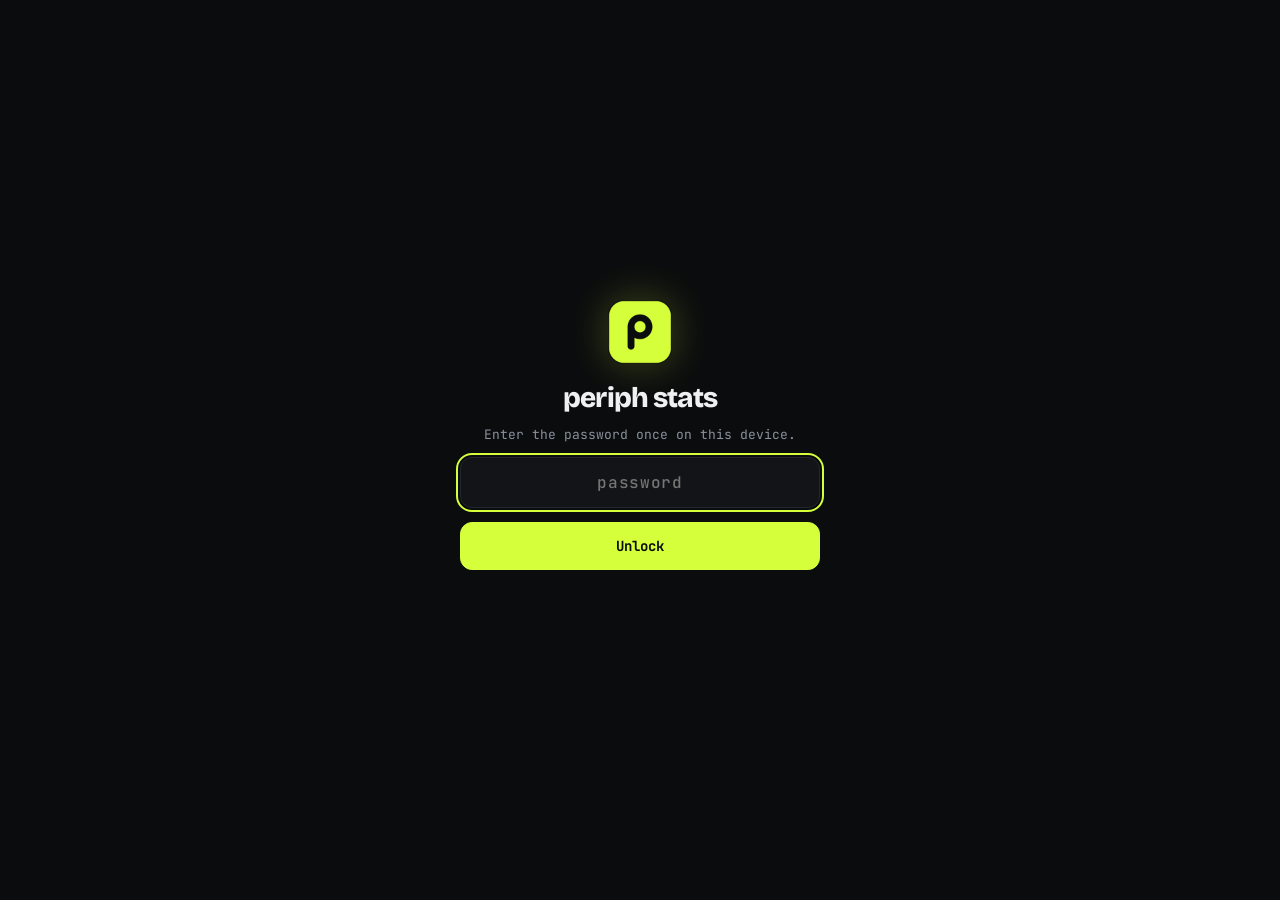
==== stats-clGPoxV6Y1kH/index.html @ dc3606c8 "Add unlisted, password-locked download stats page Co-Authored-By: Claude Opus 5.5 <noreply@anthropic" ====
<!doctype html>
<html lang="en">
<head>
<meta charset="utf-8">
<meta name="viewport" content="width=device-width, initial-scale=1, viewport-fit=cover">
<meta name="robots" content="noindex, nofollow">
<meta name="theme-color" content="#0b0c0e">
<meta name="apple-mobile-web-app-capable" content="yes">
<meta name="mobile-web-app-capable" content="yes">
<meta name="apple-mobile-web-app-status-bar-style" content="black-translucent">
<meta name="apple-mobile-web-app-title" content="periph stats">
<title>periph · downloads</title>
<link rel="icon" href="../favicon-32.png">
<link rel="apple-touch-icon" href="../apple-touch-icon.png">
<style>
@font-face { font-family: "Bricolage"; src: url("../fonts/bricolage.woff2") format("woff2"); font-weight: 200 800; }
@font-face { font-family: "Plex"; src: url("../fonts/plex.woff2") format("woff2"); font-weight: 100 700; }
@font-face { font-family: "Mono"; src: url("../fonts/mono.woff2") format("woff2"); font-weight: 100 800; }
:root {
  --bg: #0b0c0e; --panel: #121418; --line: #22262d; --fg: #eef0f2; --muted: #8a919c; --lime: #d4ff3a; --mac: #8fb3ff;
  --display: "Bricolage", system-ui, sans-serif; --body: "Plex", system-ui, sans-serif; --mono: "Mono", ui-monospace, monospace;
  color-scheme: dark;
}
* { box-sizing: border-box; }
html, body { margin: 0; background: var(--bg); color: var(--fg); font: 15px/1.5 var(--body); }
body { min-height: 100vh; overflow-x: hidden;
  padding: max(28px, env(safe-area-inset-top, 0px)) max(16px, 4vw, env(safe-area-inset-right, 0px)) max(48px, env(safe-area-inset-bottom, 0px)) max(16px, 4vw, env(safe-area-inset-left, 0px)); }
body::before {
  content: ""; position: fixed; inset: -20% -10% auto auto; width: 60vw; height: 60vw; pointer-events: none; z-index: 0;
  background: radial-gradient(closest-side, rgba(212,255,58,.10), transparent 70%); filter: blur(10px);
}
main { position: relative; z-index: 1; max-width: 1080px; margin: 0 auto; display: grid; gap: 20px; }
header { display: flex; align-items: center; justify-content: space-between; gap: 16px; flex-wrap: wrap; }
.brand { display: flex; align-items: center; gap: 12px; }
.brand img { width: 36px; height: 36px; border-radius: 9px; }
.brand h1 { margin: 0; font: 700 22px/1 var(--display); letter-spacing: -.02em; }
.live { font: 500 12px var(--mono); color: var(--muted); display: flex; align-items: center; gap: 10px; }
.dot { width: 8px; height: 8px; border-radius: 50%; background: var(--lime); box-shadow: 0 0 0 0 rgba(212,255,58,.6); animation: pulse 2s infinite; }
.dot.err { background: #ff5c5c; animation: none; }
@keyframes pulse { 70% { box-shadow: 0 0 0 10px rgba(212,255,58,0); } 100% { box-shadow: 0 0 0 0 rgba(212,255,58,0); } }
button { font: 500 12px var(--mono); color: var(--fg); background: var(--panel); border: 1px solid var(--line); border-radius: 8px; padding: 7px 12px; cursor: pointer; transition: border-color .2s, transform .15s; }
button:hover { border-color: var(--lime); } button:active { transform: scale(.96); }
button:focus-visible, input:focus-visible { outline: 2px solid var(--lime); outline-offset: 2px; }

.card { --mx: 50%; --my: 50%; position: relative; background: var(--panel); border: 1px solid var(--line); border-radius: 16px; padding: 22px; overflow: hidden; min-width: 0; }
.card::after { content: ""; position: absolute; inset: 0; border-radius: inherit; pointer-events: none; opacity: 0; transition: opacity .3s;
  background: radial-gradient(240px circle at var(--mx) var(--my), rgba(212,255,58,.09), transparent 60%); }
.card:hover::after { opacity: 1; }
.label { font: 500 11px var(--mono); letter-spacing: .12em; text-transform: uppercase; color: var(--muted); }

.hero { display: grid; grid-template-columns: 1.4fr 1fr 1fr; gap: 20px; }
@media (max-width: 760px) {
  .hero { grid-template-columns: 1fr 1fr; gap: 12px; }
  .hero .card:first-child { grid-column: 1 / -1; }
  .mid { font-size: 44px !important; }
  .card { padding: 18px; }
}
.big { font: 800 clamp(64px, 11vw, 132px)/.95 var(--display); letter-spacing: -.05em; color: var(--lime); font-variant-numeric: tabular-nums; margin-top: 10px; text-shadow: 0 0 40px rgba(212,255,58,.25); }
.mid { font: 700 56px/1 var(--display); letter-spacing: -.04em; font-variant-numeric: tabular-nums; margin-top: 10px; }
.sub { font: 400 12px var(--mono); color: var(--muted); margin-top: 8px; }
.os { display: flex; align-items: center; gap: 8px; }
.os i { width: 10px; height: 10px; border-radius: 3px; display: inline-block; }

.split h2, .table h2 { margin: 0 0 14px; font: 700 18px var(--display); letter-spacing: -.01em; }
.bar { display: flex; height: 18px; border-radius: 9px; overflow: hidden; background: #1a1d22; }
.bar div { height: 100%; width: 0; transition: width 1.1s cubic-bezier(.2,.9,.2,1); }
.bar .w { background: linear-gradient(90deg, #b8e620, var(--lime)); box-shadow: 0 0 18px rgba(212,255,58,.35); }
.bar .m { background: linear-gradient(90deg, #6d93ea, var(--mac)); }
.legend { display: flex; justify-content: space-between; margin-top: 10px; font: 500 12px var(--mono); color: var(--muted); }

.wrap { overflow-x: auto; }
table { width: 100%; border-collapse: collapse; font-variant-numeric: tabular-nums; }
th, td { text-align: left; padding: 10px 8px; border-bottom: 1px solid var(--line); white-space: nowrap; }
th { font: 500 11px var(--mono); letter-spacing: .1em; text-transform: uppercase; color: var(--muted); }
td.num, th.num { text-align: right; }
td.n { font: 700 16px var(--display); }
tr { opacity: 0; transform: translateY(6px); animation: in .5s forwards; }
@keyframes in { to { opacity: 1; transform: none; } }
.msg { font: 400 13px var(--mono); color: #ff8a8a; }
.hero .card { opacity: 0; transform: translateY(12px); animation: in .7s cubic-bezier(.2,.9,.2,1) forwards; }
.hero .card:nth-child(2) { animation-delay: .08s; } .hero .card:nth-child(3) { animation-delay: .16s; }

/* lock screen */
.lock { position: fixed; inset: 0; z-index: 5; display: grid; place-items: center; padding: 24px; background: var(--bg); }
.lock form { width: min(360px, 100%); display: grid; gap: 14px; justify-items: center; text-align: center; animation: in .6s cubic-bezier(.2,.9,.2,1) both; opacity: 0; transform: translateY(10px); }
.lock img { width: 64px; height: 64px; border-radius: 16px; box-shadow: 0 0 40px rgba(212,255,58,.25); }
.lock h2 { margin: 6px 0 0; font: 800 28px/1 var(--display); letter-spacing: -.03em; }
.lock p { margin: 0; color: var(--muted); font: 400 13px var(--mono); }
.lock input { width: 100%; font: 500 16px var(--mono); color: var(--fg); background: var(--panel); border: 1px solid var(--line); border-radius: 12px; padding: 14px 16px; text-align: center; letter-spacing: .04em; }
.lock button { width: 100%; padding: 14px; font-size: 14px; font-weight: 700; color: #0b0c0e; background: var(--lime); border-color: var(--lime); border-radius: 12px; }
.lock .err { color: #ff8a8a; min-height: 1.2em; }
.shake { animation: shake .4s; }
@keyframes shake { 20%, 60% { transform: translateX(-8px); } 40%, 80% { transform: translateX(8px); } }
@media (prefers-reduced-motion: reduce) { *, *::before, *::after { animation: none !important; transition: none !important; opacity: 1 !important; transform: none !important; } }
</style>
</head>
<body>
<div class="lock" id="lock" hidden>
  <form id="lockform" autocomplete="on">
    <img src="../icon-192.png" alt="">
    <h2>periph stats</h2>
    <p>Enter the password once on this device.</p>
    <input id="pw" type="password" autocomplete="current-password" placeholder="password" aria-label="Password" required>
    <button type="submit">Unlock</button>
    <p class="err" id="pwerr" role="alert"></p>
  </form>
</div>

<main id="app" hidden>
  <header>
    <div class="brand"><img src="../icon-192.png" alt=""><h1>periph downloads</h1></div>
    <div class="live"><span class="dot" id="dot"></span><span id="when">loading…</span><button id="refresh" type="button">Refresh</button></div>
  </header>

  <section class="hero">
    <div class="card"><div class="label">Total downloads</div><div class="big" id="total">0</div><div class="sub" id="releases">—</div></div>
    <div class="card"><div class="label os"><i style="background:var(--lime)"></i>Windows</div><div class="mid" id="win">0</div><div class="sub" id="winp">—</div></div>
    <div class="card"><div class="label os"><i style="background:var(--mac)"></i>macOS</div><div class="mid" id="mac">0</div><div class="sub" id="macp">—</div></div>
  </section>

  <section class="card split">
    <h2>Windows vs macOS</h2>
    <div class="bar"><div class="w" id="bw"></div><div class="m" id="bm"></div></div>
    <div class="legend"><span id="lw">Windows —</span><span id="lm">macOS —</span></div>
  </section>

  <section class="card table">
    <h2>By release</h2>
    <div class="wrap"><table>
      <thead><tr><th>Release</th><th>Published</th><th class="num">Windows</th><th class="num">macOS</th><th class="num">Total</th></tr></thead>
      <tbody id="rows"></tbody>
    </table></div>
    <p class="msg" id="msg" hidden></p>
  </section>
</main>
<script>
// Live download counts for periph, read straight from GitHub Releases (hiuih/periph-site).
// Unlisted page behind a one-time password (remembered on this device). The counts
// themselves are public on GitHub; the password just keeps this page to yourself.
const REPO = "hiuih/periph-site";
const SALT = "92f8cba20e7553cda4617f34d955efaf";
const HASH = "a53c291ce0e419f7f54f3f09483b727eef7da0b91361dd93889cdc73a23b18ae";
const KEY = "periph-stats-unlock";
const $ = (id) => document.getElementById(id);
const fmt = new Intl.NumberFormat("en");
const reduce = matchMedia("(prefers-reduced-motion: reduce)").matches;
const shown = {};

const hex = (buf) => [...new Uint8Array(buf)].map((b) => b.toString(16).padStart(2, "0")).join("");
const unhex = (h) => new Uint8Array(h.match(/../g).map((x) => parseInt(x, 16)));
async function derive(pw) {
  const k = await crypto.subtle.importKey("raw", new TextEncoder().encode(pw), "PBKDF2", false, ["deriveBits"]);
  return hex(await crypto.subtle.deriveBits({ name: "PBKDF2", hash: "SHA-256", salt: unhex(SALT), iterations: 200000 }, k, 256));
}
const remembered = () => { try { return localStorage.getItem(KEY) === HASH; } catch (e) { return false; } };

function tick(id, to) {
  const el = $(id), from = shown[id] ?? 0;
  shown[id] = to;
  if (reduce || from === to) { el.textContent = fmt.format(to); return; }
  const t0 = performance.now(), dur = 900;
  const step = (t) => {
    const k = Math.min(1, (t - t0) / dur), e = 1 - Math.pow(1 - k, 4);
    el.textContent = fmt.format(Math.round(from + (to - from) * e));
    if (k < 1) requestAnimationFrame(step);
  };
  requestAnimationFrame(step);
}
const pct = (n, t) => (t ? Math.round((n / t) * 100) + "%" : "—");

async function load() {
  try {
    const r = await fetch(`https://api.github.com/repos/${REPO}/releases?per_page=100`, { headers: { Accept: "application/vnd.github+json" }, cache: "no-store" });
    if (!r.ok) throw new Error(r.status === 403 ? "GitHub rate limit hit, try again in a bit." : `GitHub said ${r.status}.`);
    const rels = await r.json();
    let win = 0, mac = 0;
    const rows = rels.map((rel) => {
      const w = rel.assets.filter((a) => /\.exe$/i.test(a.name)).reduce((s, a) => s + a.download_count, 0);
      const m = rel.assets.filter((a) => /\.dmg$/i.test(a.name)).reduce((s, a) => s + a.download_count, 0);
      win += w; mac += m;
      return { tag: rel.tag_name, date: (rel.published_at || "").slice(0, 10), w, m };
    });
    const total = win + mac;
    tick("total", total); tick("win", win); tick("mac", mac);
    $("releases").textContent = `${rows.length} release${rows.length === 1 ? "" : "s"}`;
    $("winp").textContent = `${pct(win, total)} of downloads`;
    $("macp").textContent = `${pct(mac, total)} of downloads`;
    $("bw").style.width = total ? (win / total) * 100 + "%" : "0%";
    $("bm").style.width = total ? (mac / total) * 100 + "%" : "0%";
    $("lw").textContent = `Windows ${fmt.format(win)}`;
    $("lm").textContent = `macOS ${fmt.format(mac)}`;
    $("rows").replaceChildren(...rows.map((x, i) => {
      const tr = document.createElement("tr");
      tr.style.animationDelay = i * 40 + "ms";
      [[x.tag], [x.date], [fmt.format(x.w), "num"], [fmt.format(x.m), "num"], [fmt.format(x.w + x.m), "num n"]].forEach(([v, c]) => {
        const td = document.createElement("td"); td.textContent = v; if (c) td.className = c; tr.append(td);
      });
      return tr;
    }));
    $("msg").hidden = true; $("dot").classList.remove("err");
    $("when").textContent = "live · " + new Date().toLocaleTimeString([], { hour: "2-digit", minute: "2-digit" });
  } catch (e) {
    $("dot").classList.add("err");
    $("when").textContent = "couldn't reach GitHub";
    $("msg").textContent = e.message || String(e); $("msg").hidden = false;
  }
}

function start() {
  $("lock").hidden = true; $("app").hidden = false;
  document.addEventListener("pointermove", (e) => {
    const c = e.target.closest && e.target.closest(".card"); if (!c) return;
    const b = c.getBoundingClientRect();
    c.style.setProperty("--mx", e.clientX - b.left + "px"); c.style.setProperty("--my", e.clientY - b.top + "px");
  });
  $("refresh").addEventListener("click", load);
  load();
  // Refresh every 2 minutes while visible, and whenever you come back to it
  // (GitHub allows 60 unauthenticated calls an hour per network).
  setInterval(() => { if (!document.hidden) load(); }, 120000);
  document.addEventListener("visibilitychange", () => { if (!document.hidden) load(); });
}

if (remembered()) start();
else {
  $("lock").hidden = false;
  setTimeout(() => $("pw").focus(), 50);
  $("lockform").addEventListener("submit", async (e) => {
    e.preventDefault();
    const f = $("lockform");
    if ((await derive($("pw").value)) === HASH) {
      try { localStorage.setItem(KEY, HASH); } catch (err) {}
      start();
    } else {
      $("pwerr").textContent = "Wrong password.";
      f.classList.remove("shake"); void f.offsetWidth; f.classList.add("shake");
      $("pw").select();
    }
  });
}
</script>
</body>
</html>
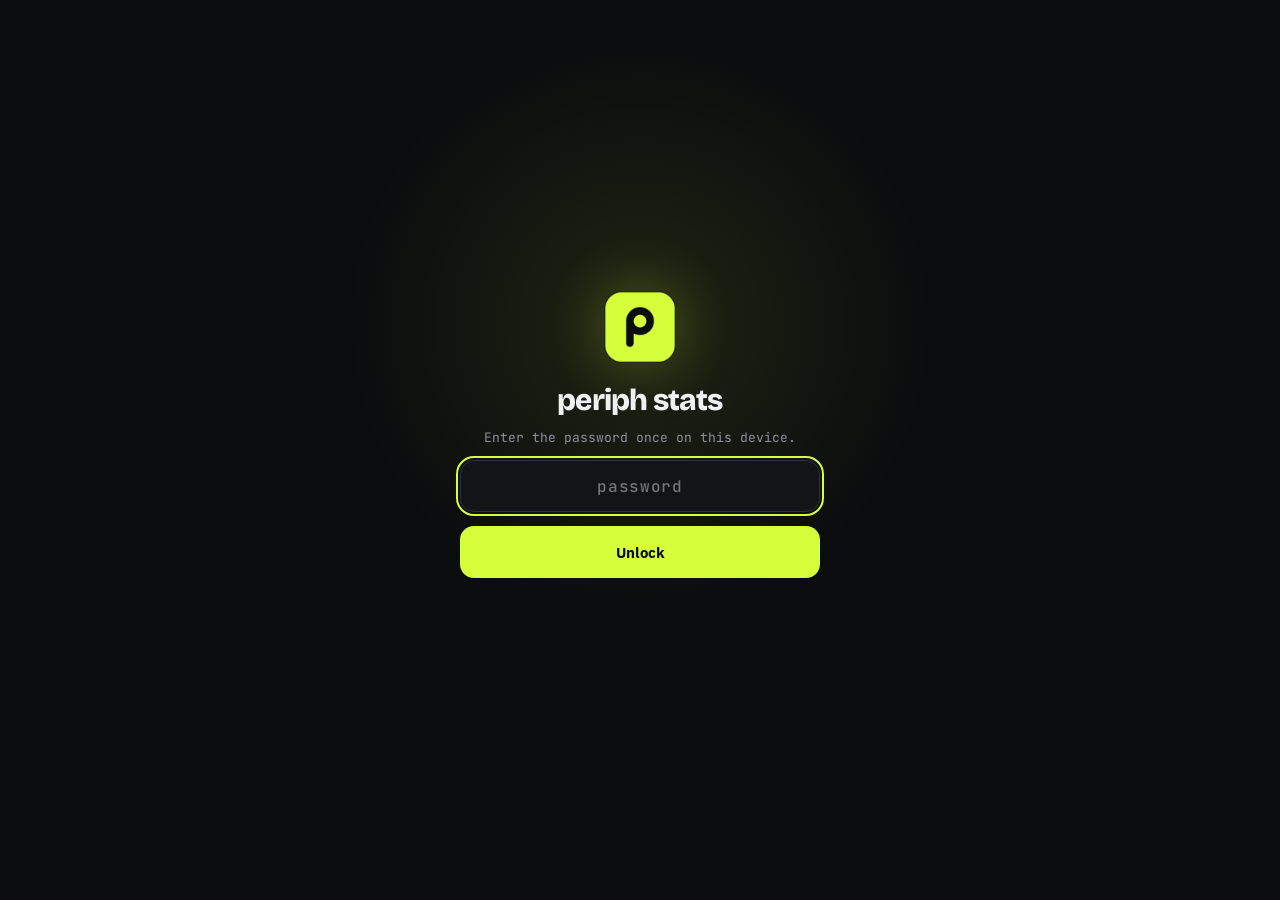
==== commit 6ac11385: "Stats page: tabs, charts, history, update and release metrics, offline A rewrite of the unlisted sta" ====
--- a/stats-clGPoxV6Y1kH/index.html
+++ b/stats-clGPoxV6Y1kH/index.html
@@ -4,240 +4,285 @@
 <meta charset="utf-8">
 <meta name="viewport" content="width=device-width, initial-scale=1, viewport-fit=cover">
 <meta name="robots" content="noindex, nofollow">
+<meta name="referrer" content="no-referrer">
 <meta name="theme-color" content="#0b0c0e">
+<meta name="color-scheme" content="dark">
 <meta name="apple-mobile-web-app-capable" content="yes">
 <meta name="mobile-web-app-capable" content="yes">
 <meta name="apple-mobile-web-app-status-bar-style" content="black-translucent">
 <meta name="apple-mobile-web-app-title" content="periph stats">
-<title>periph · downloads</title>
+<title>periph · stats</title>
+<link rel="manifest" href="manifest.webmanifest">
 <link rel="icon" href="../favicon-32.png">
 <link rel="apple-touch-icon" href="../apple-touch-icon.png">
-<style>
-@font-face { font-family: "Bricolage"; src: url("../fonts/bricolage.woff2") format("woff2"); font-weight: 200 800; }
-@font-face { font-family: "Plex"; src: url("../fonts/plex.woff2") format("woff2"); font-weight: 100 700; }
-@font-face { font-family: "Mono"; src: url("../fonts/mono.woff2") format("woff2"); font-weight: 100 800; }
-:root {
-  --bg: #0b0c0e; --panel: #121418; --line: #22262d; --fg: #eef0f2; --muted: #8a919c; --lime: #d4ff3a; --mac: #8fb3ff;
-  --display: "Bricolage", system-ui, sans-serif; --body: "Plex", system-ui, sans-serif; --mono: "Mono", ui-monospace, monospace;
-  color-scheme: dark;
-}
-* { box-sizing: border-box; }
-html, body { margin: 0; background: var(--bg); color: var(--fg); font: 15px/1.5 var(--body); }
-body { min-height: 100vh; overflow-x: hidden;
-  padding: max(28px, env(safe-area-inset-top, 0px)) max(16px, 4vw, env(safe-area-inset-right, 0px)) max(48px, env(safe-area-inset-bottom, 0px)) max(16px, 4vw, env(safe-area-inset-left, 0px)); }
-body::before {
-  content: ""; position: fixed; inset: -20% -10% auto auto; width: 60vw; height: 60vw; pointer-events: none; z-index: 0;
-  background: radial-gradient(closest-side, rgba(212,255,58,.10), transparent 70%); filter: blur(10px);
-}
-main { position: relative; z-index: 1; max-width: 1080px; margin: 0 auto; display: grid; gap: 20px; }
-header { display: flex; align-items: center; justify-content: space-between; gap: 16px; flex-wrap: wrap; }
-.brand { display: flex; align-items: center; gap: 12px; }
-.brand img { width: 36px; height: 36px; border-radius: 9px; }
-.brand h1 { margin: 0; font: 700 22px/1 var(--display); letter-spacing: -.02em; }
-.live { font: 500 12px var(--mono); color: var(--muted); display: flex; align-items: center; gap: 10px; }
-.dot { width: 8px; height: 8px; border-radius: 50%; background: var(--lime); box-shadow: 0 0 0 0 rgba(212,255,58,.6); animation: pulse 2s infinite; }
-.dot.err { background: #ff5c5c; animation: none; }
-@keyframes pulse { 70% { box-shadow: 0 0 0 10px rgba(212,255,58,0); } 100% { box-shadow: 0 0 0 0 rgba(212,255,58,0); } }
-button { font: 500 12px var(--mono); color: var(--fg); background: var(--panel); border: 1px solid var(--line); border-radius: 8px; padding: 7px 12px; cursor: pointer; transition: border-color .2s, transform .15s; }
-button:hover { border-color: var(--lime); } button:active { transform: scale(.96); }
-button:focus-visible, input:focus-visible { outline: 2px solid var(--lime); outline-offset: 2px; }
-
-.card { --mx: 50%; --my: 50%; position: relative; background: var(--panel); border: 1px solid var(--line); border-radius: 16px; padding: 22px; overflow: hidden; min-width: 0; }
-.card::after { content: ""; position: absolute; inset: 0; border-radius: inherit; pointer-events: none; opacity: 0; transition: opacity .3s;
-  background: radial-gradient(240px circle at var(--mx) var(--my), rgba(212,255,58,.09), transparent 60%); }
-.card:hover::after { opacity: 1; }
-.label { font: 500 11px var(--mono); letter-spacing: .12em; text-transform: uppercase; color: var(--muted); }
-
-.hero { display: grid; grid-template-columns: 1.4fr 1fr 1fr; gap: 20px; }
-@media (max-width: 760px) {
-  .hero { grid-template-columns: 1fr 1fr; gap: 12px; }
-  .hero .card:first-child { grid-column: 1 / -1; }
-  .mid { font-size: 44px !important; }
-  .card { padding: 18px; }
-}
-.big { font: 800 clamp(64px, 11vw, 132px)/.95 var(--display); letter-spacing: -.05em; color: var(--lime); font-variant-numeric: tabular-nums; margin-top: 10px; text-shadow: 0 0 40px rgba(212,255,58,.25); }
-.mid { font: 700 56px/1 var(--display); letter-spacing: -.04em; font-variant-numeric: tabular-nums; margin-top: 10px; }
-.sub { font: 400 12px var(--mono); color: var(--muted); margin-top: 8px; }
-.os { display: flex; align-items: center; gap: 8px; }
-.os i { width: 10px; height: 10px; border-radius: 3px; display: inline-block; }
-
-.split h2, .table h2 { margin: 0 0 14px; font: 700 18px var(--display); letter-spacing: -.01em; }
-.bar { display: flex; height: 18px; border-radius: 9px; overflow: hidden; background: #1a1d22; }
-.bar div { height: 100%; width: 0; transition: width 1.1s cubic-bezier(.2,.9,.2,1); }
-.bar .w { background: linear-gradient(90deg, #b8e620, var(--lime)); box-shadow: 0 0 18px rgba(212,255,58,.35); }
-.bar .m { background: linear-gradient(90deg, #6d93ea, var(--mac)); }
-.legend { display: flex; justify-content: space-between; margin-top: 10px; font: 500 12px var(--mono); color: var(--muted); }
-
-.wrap { overflow-x: auto; }
-table { width: 100%; border-collapse: collapse; font-variant-numeric: tabular-nums; }
-th, td { text-align: left; padding: 10px 8px; border-bottom: 1px solid var(--line); white-space: nowrap; }
-th { font: 500 11px var(--mono); letter-spacing: .1em; text-transform: uppercase; color: var(--muted); }
-td.num, th.num { text-align: right; }
-td.n { font: 700 16px var(--display); }
-tr { opacity: 0; transform: translateY(6px); animation: in .5s forwards; }
-@keyframes in { to { opacity: 1; transform: none; } }
-.msg { font: 400 13px var(--mono); color: #ff8a8a; }
-.hero .card { opacity: 0; transform: translateY(12px); animation: in .7s cubic-bezier(.2,.9,.2,1) forwards; }
-.hero .card:nth-child(2) { animation-delay: .08s; } .hero .card:nth-child(3) { animation-delay: .16s; }
-
-/* lock screen */
-.lock { position: fixed; inset: 0; z-index: 5; display: grid; place-items: center; padding: 24px; background: var(--bg); }
-.lock form { width: min(360px, 100%); display: grid; gap: 14px; justify-items: center; text-align: center; animation: in .6s cubic-bezier(.2,.9,.2,1) both; opacity: 0; transform: translateY(10px); }
-.lock img { width: 64px; height: 64px; border-radius: 16px; box-shadow: 0 0 40px rgba(212,255,58,.25); }
-.lock h2 { margin: 6px 0 0; font: 800 28px/1 var(--display); letter-spacing: -.03em; }
-.lock p { margin: 0; color: var(--muted); font: 400 13px var(--mono); }
-.lock input { width: 100%; font: 500 16px var(--mono); color: var(--fg); background: var(--panel); border: 1px solid var(--line); border-radius: 12px; padding: 14px 16px; text-align: center; letter-spacing: .04em; }
-.lock button { width: 100%; padding: 14px; font-size: 14px; font-weight: 700; color: #0b0c0e; background: var(--lime); border-color: var(--lime); border-radius: 12px; }
-.lock .err { color: #ff8a8a; min-height: 1.2em; }
-.shake { animation: shake .4s; }
-@keyframes shake { 20%, 60% { transform: translateX(-8px); } 40%, 80% { transform: translateX(8px); } }
-@media (prefers-reduced-motion: reduce) { *, *::before, *::after { animation: none !important; transition: none !important; opacity: 1 !important; transform: none !important; } }
-</style>
+<link rel="preload" href="../fonts/bricolage.woff2" as="font" type="font/woff2" crossorigin>
+<link rel="preload" href="../fonts/mono.woff2" as="font" type="font/woff2" crossorigin>
+<link rel="stylesheet" href="app.css?v=2">
+<script src="app.js?v=2" defer></script>
 </head>
 <body>
+<noscript><p class="noscript">This page needs JavaScript.</p></noscript>
+
 <div class="lock" id="lock" hidden>
   <form id="lockform" autocomplete="on">
-    <img src="../icon-192.png" alt="">
+    <img src="../icon-192.png" alt="" width="64" height="64">
     <h2>periph stats</h2>
     <p>Enter the password once on this device.</p>
     <input id="pw" type="password" autocomplete="current-password" placeholder="password" aria-label="Password" required>
-    <button type="submit">Unlock</button>
+    <button type="submit" id="unlock">Unlock</button>
     <p class="err" id="pwerr" role="alert"></p>
   </form>
 </div>
 
-<main id="app" hidden>
-  <header>
-    <div class="brand"><img src="../icon-192.png" alt=""><h1>periph downloads</h1></div>
-    <div class="live"><span class="dot" id="dot"></span><span id="when">loading…</span><button id="refresh" type="button">Refresh</button></div>
+<div id="app" hidden>
+  <header class="top" id="top">
+    <div class="top-in">
+      <a class="brand" href="#overview" aria-label="periph stats, overview">
+        <img src="../icon-192.png" alt="" width="30" height="30"><span>periph <b>stats</b></span>
+      </a>
+      <nav class="tabs" id="tabs" role="tablist" aria-label="Sections">
+        <span class="tab-ind" id="tabind" aria-hidden="true"></span>
+        <button class="tab" role="tab" id="t-overview" data-tab="overview" aria-controls="p-overview">
+          <svg viewBox="0 0 24 24" aria-hidden="true"><path d="M4 4h7v8H4zM13 4h7v5h-7zM13 11h7v9h-7zM4 14h7v6H4z"/></svg><span>Overview</span></button>
+        <button class="tab" role="tab" id="t-downloads" data-tab="downloads" aria-controls="p-downloads">
+          <svg viewBox="0 0 24 24" aria-hidden="true"><path d="M12 3v11m0 0-4.5-4.5M12 14l4.5-4.5M4 17v2a2 2 0 0 0 2 2h12a2 2 0 0 0 2-2v-2"/></svg><span>Downloads</span></button>
+        <button class="tab" role="tab" id="t-updates" data-tab="updates" aria-controls="p-updates">
+          <svg viewBox="0 0 24 24" aria-hidden="true"><path d="M20 11a8 8 0 0 0-14.3-4.9L4 8m0-5v5h5M4 13a8 8 0 0 0 14.3 4.9L20 16m0 5v-5h-5"/></svg><span>Updates</span></button>
+        <button class="tab" role="tab" id="t-releases" data-tab="releases" aria-controls="p-releases">
+          <svg viewBox="0 0 24 24" aria-hidden="true"><path d="M3.5 12.2V4.5a1 1 0 0 1 1-1h7.7l8.3 8.3a1.4 1.4 0 0 1 0 2l-6.6 6.6a1.4 1.4 0 0 1-2 0z"/><circle cx="8.2" cy="8.2" r="1.6"/></svg><span>Releases</span></button>
+      </nav>
+      <div class="status">
+        <span class="pulse" id="pulse" aria-hidden="true"><i></i></span>
+        <span class="when" id="when" aria-live="polite">loading…</span>
+        <button class="icon-btn" id="refresh" type="button" aria-label="Refresh now" title="Refresh">
+          <svg viewBox="0 0 24 24" aria-hidden="true"><path d="M20 11a8 8 0 1 0-2.3 5.7M20 4v7h-7"/></svg>
+        </button>
+      </div>
+    </div>
   </header>
 
-  <section class="hero">
-    <div class="card"><div class="label">Total downloads</div><div class="big" id="total">0</div><div class="sub" id="releases">—</div></div>
-    <div class="card"><div class="label os"><i style="background:var(--lime)"></i>Windows</div><div class="mid" id="win">0</div><div class="sub" id="winp">—</div></div>
-    <div class="card"><div class="label os"><i style="background:var(--mac)"></i>macOS</div><div class="mid" id="mac">0</div><div class="sub" id="macp">—</div></div>
-  </section>
-
-  <section class="card split">
-    <h2>Windows vs macOS</h2>
-    <div class="bar"><div class="w" id="bw"></div><div class="m" id="bm"></div></div>
-    <div class="legend"><span id="lw">Windows —</span><span id="lm">macOS —</span></div>
-  </section>
-
-  <section class="card table">
-    <h2>By release</h2>
-    <div class="wrap"><table>
-      <thead><tr><th>Release</th><th>Published</th><th class="num">Windows</th><th class="num">macOS</th><th class="num">Total</th></tr></thead>
-      <tbody id="rows"></tbody>
-    </table></div>
-    <p class="msg" id="msg" hidden></p>
-  </section>
-</main>
-<script>
-// Live download counts for periph, read straight from GitHub Releases (hiuih/periph-site).
-// Unlisted page behind a one-time password (remembered on this device). The counts
-// themselves are public on GitHub; the password just keeps this page to yourself.
-const REPO = "hiuih/periph-site";
-const SALT = "92f8cba20e7553cda4617f34d955efaf";
-const HASH = "a53c291ce0e419f7f54f3f09483b727eef7da0b91361dd93889cdc73a23b18ae";
-const KEY = "periph-stats-unlock";
-const $ = (id) => document.getElementById(id);
-const fmt = new Intl.NumberFormat("en");
-const reduce = matchMedia("(prefers-reduced-motion: reduce)").matches;
-const shown = {};
-
-const hex = (buf) => [...new Uint8Array(buf)].map((b) => b.toString(16).padStart(2, "0")).join("");
-const unhex = (h) => new Uint8Array(h.match(/../g).map((x) => parseInt(x, 16)));
-async function derive(pw) {
-  const k = await crypto.subtle.importKey("raw", new TextEncoder().encode(pw), "PBKDF2", false, ["deriveBits"]);
-  return hex(await crypto.subtle.deriveBits({ name: "PBKDF2", hash: "SHA-256", salt: unhex(SALT), iterations: 200000 }, k, 256));
-}
-const remembered = () => { try { return localStorage.getItem(KEY) === HASH; } catch (e) { return false; } };
-
-function tick(id, to) {
-  const el = $(id), from = shown[id] ?? 0;
-  shown[id] = to;
-  if (reduce || from === to) { el.textContent = fmt.format(to); return; }
-  const t0 = performance.now(), dur = 900;
-  const step = (t) => {
-    const k = Math.min(1, (t - t0) / dur), e = 1 - Math.pow(1 - k, 4);
-    el.textContent = fmt.format(Math.round(from + (to - from) * e));
-    if (k < 1) requestAnimationFrame(step);
-  };
-  requestAnimationFrame(step);
-}
-const pct = (n, t) => (t ? Math.round((n / t) * 100) + "%" : "—");
-
-async function load() {
-  try {
-    const r = await fetch(`https://api.github.com/repos/${REPO}/releases?per_page=100`, { headers: { Accept: "application/vnd.github+json" }, cache: "no-store" });
-    if (!r.ok) throw new Error(r.status === 403 ? "GitHub rate limit hit, try again in a bit." : `GitHub said ${r.status}.`);
-    const rels = await r.json();
-    let win = 0, mac = 0;
-    const rows = rels.map((rel) => {
-      const w = rel.assets.filter((a) => /\.exe$/i.test(a.name)).reduce((s, a) => s + a.download_count, 0);
-      const m = rel.assets.filter((a) => /\.dmg$/i.test(a.name)).reduce((s, a) => s + a.download_count, 0);
-      win += w; mac += m;
-      return { tag: rel.tag_name, date: (rel.published_at || "").slice(0, 10), w, m };
-    });
-    const total = win + mac;
-    tick("total", total); tick("win", win); tick("mac", mac);
-    $("releases").textContent = `${rows.length} release${rows.length === 1 ? "" : "s"}`;
-    $("winp").textContent = `${pct(win, total)} of downloads`;
-    $("macp").textContent = `${pct(mac, total)} of downloads`;
-    $("bw").style.width = total ? (win / total) * 100 + "%" : "0%";
-    $("bm").style.width = total ? (mac / total) * 100 + "%" : "0%";
-    $("lw").textContent = `Windows ${fmt.format(win)}`;
-    $("lm").textContent = `macOS ${fmt.format(mac)}`;
-    $("rows").replaceChildren(...rows.map((x, i) => {
-      const tr = document.createElement("tr");
-      tr.style.animationDelay = i * 40 + "ms";
-      [[x.tag], [x.date], [fmt.format(x.w), "num"], [fmt.format(x.m), "num"], [fmt.format(x.w + x.m), "num n"]].forEach(([v, c]) => {
-        const td = document.createElement("td"); td.textContent = v; if (c) td.className = c; tr.append(td);
-      });
-      return tr;
-    }));
-    $("msg").hidden = true; $("dot").classList.remove("err");
-    $("when").textContent = "live · " + new Date().toLocaleTimeString([], { hour: "2-digit", minute: "2-digit" });
-  } catch (e) {
-    $("dot").classList.add("err");
-    $("when").textContent = "couldn't reach GitHub";
-    $("msg").textContent = e.message || String(e); $("msg").hidden = false;
-  }
-}
-
-function start() {
-  $("lock").hidden = true; $("app").hidden = false;
-  document.addEventListener("pointermove", (e) => {
-    const c = e.target.closest && e.target.closest(".card"); if (!c) return;
-    const b = c.getBoundingClientRect();
-    c.style.setProperty("--mx", e.clientX - b.left + "px"); c.style.setProperty("--my", e.clientY - b.top + "px");
-  });
-  $("refresh").addEventListener("click", load);
-  load();
-  // Refresh every 2 minutes while visible, and whenever you come back to it
-  // (GitHub allows 60 unauthenticated calls an hour per network).
-  setInterval(() => { if (!document.hidden) load(); }, 120000);
-  document.addEventListener("visibilitychange", () => { if (!document.hidden) load(); });
-}
-
-if (remembered()) start();
-else {
-  $("lock").hidden = false;
-  setTimeout(() => $("pw").focus(), 50);
-  $("lockform").addEventListener("submit", async (e) => {
-    e.preventDefault();
-    const f = $("lockform");
-    if ((await derive($("pw").value)) === HASH) {
-      try { localStorage.setItem(KEY, HASH); } catch (err) {}
-      start();
-    } else {
-      $("pwerr").textContent = "Wrong password.";
-      f.classList.remove("shake"); void f.offsetWidth; f.classList.add("shake");
-      $("pw").select();
-    }
-  });
-}
-</script>
+  <div class="ptr" id="ptr" aria-hidden="true"><svg viewBox="0 0 24 24"><path d="M20 11a8 8 0 1 0-2.3 5.7M20 4v7h-7"/></svg></div>
+  <div class="banner" id="banner" role="status" hidden></div>
+
+  <main id="main">
+    <!-- ============================================================ OVERVIEW -->
+    <section class="panel" id="p-overview" role="tabpanel" aria-labelledby="t-overview" tabindex="-1">
+      <div class="grid">
+        <article class="card hero span-all" id="hero">
+          <div class="hero-top">
+            <div class="label">Total downloads</div>
+            <span class="tag" id="hero-tag">live</span>
+          </div>
+          <div class="big" id="total">0</div>
+          <div class="chips" id="hero-chips"></div>
+          <p class="sub" id="hero-sub">Windows and macOS installers, every release</p>
+          <div class="spark" id="spark" role="img" aria-label="Total downloads over the last 30 days"><span class="spark-cap" id="spark-cap"></span></div>
+        </article>
+
+        <article class="card os-card">
+          <div class="label"><i class="sw sw-win"></i>Windows</div>
+          <div class="mid" id="win">0</div>
+          <div class="sub" id="winp">—</div>
+          <div class="spark mini" id="spark-win" aria-hidden="true"></div>
+        </article>
+        <article class="card os-card">
+          <div class="label"><i class="sw sw-mac"></i>macOS</div>
+          <div class="mid" id="mac">0</div>
+          <div class="sub" id="macp">—</div>
+          <div class="spark mini" id="spark-mac" aria-hidden="true"></div>
+        </article>
+
+        <article class="card span-all share">
+          <div class="card-head"><h2>Windows vs macOS</h2><span class="tag" id="share-tag">installers</span></div>
+          <div class="sharebar" id="sharebar"><div class="w" id="bw"></div><div class="m" id="bm"></div></div>
+          <div class="legend"><span id="lw">Windows —</span><span id="lm">macOS —</span></div>
+          <p class="sub" id="share-recent"></p>
+        </article>
+
+        <div class="tiles span-all" id="ov-periods"></div>
+
+        <article class="card span-all milestone" id="ms">
+          <div class="card-head"><h2>Next milestone</h2><span class="tag" id="ms-tag">downloads</span></div>
+          <p class="ms-head" id="ms-next">—</p>
+          <div class="meter" id="ms-meter"><div id="ms-fill"></div></div>
+          <div class="legend"><span id="ms-from">0</span><span id="ms-to">10</span></div>
+          <p class="sub" id="ms-eta"></p>
+          <ol class="ms-list" id="ms-list"></ol>
+          <div class="ms2">
+            <div class="legend"><span>Update checks · <b id="ms2-now">0</b></span><span id="ms2-next">—</span></div>
+            <div class="meter soft"><div id="ms2-fill"></div></div>
+          </div>
+        </article>
+
+        <article class="card span-all facts">
+          <div class="card-head"><h2>At a glance</h2></div>
+          <dl class="factlist" id="facts"></dl>
+        </article>
+
+        <article class="card span-all collector" id="col"></article>
+      </div>
+
+      <footer class="foot">
+        <div class="foot-row">
+          <div>
+            <div class="label">Data</div>
+            <p class="sub" id="budget">GitHub API: one request per refresh.</p>
+            <p class="sub">Counts come straight from public GitHub release data for <span class="mono">hiuih/periph-site</span>. History comes from the hourly snapshot on the <span class="mono">stats-data</span> branch. Every figure marked ≈ is an estimate, and the card says how it was worked out.</p>
+          </div>
+          <button class="btn ghost" id="lockbtn" type="button">Lock this device</button>
+        </div>
+      </footer>
+    </section>
+
+    <!-- ============================================================ DOWNLOADS -->
+    <section class="panel" id="p-downloads" role="tabpanel" aria-labelledby="t-downloads" tabindex="-1" hidden>
+      <div class="filters">
+        <div class="seg range" role="group" aria-label="Time range" data-range-group>
+          <button type="button" data-range="7">7D</button><button type="button" data-range="30">30D</button><button type="button" data-range="90">90D</button><button type="button" data-range="0">All</button>
+        </div>
+        <span class="sub" id="dl-cover"></span>
+      </div>
+      <div class="grid">
+        <div class="tiles span-all" id="dl-tiles"></div>
+
+        <article class="card span-all">
+          <div class="card-head"><h2>Downloads over time</h2><span class="tag">cumulative</span></div>
+          <div class="keys" id="lg-cum"></div>
+          <div class="chart" id="ch-cum"></div>
+          <p class="sub chart-note" id="note-cum"></p>
+        </article>
+
+        <article class="card span-all">
+          <div class="card-head"><h2>New downloads</h2>
+            <div class="seg small" role="group" aria-label="Group by" id="gran">
+              <button type="button" data-gran="day">Day</button><button type="button" data-gran="week">Week</button>
+            </div>
+          </div>
+          <div class="keys" id="lg-bars"></div>
+          <div class="chart" id="ch-bars"></div>
+          <details class="twin"><summary>Show as a table</summary><div class="tbl-wrap"><table id="tbl-bars"></table></div></details>
+        </article>
+
+        <article class="card span-half">
+          <div class="card-head"><h2>Data served</h2><span class="tag">downloads × file size</span></div>
+          <div class="mid" id="bytes-total">—</div>
+          <div class="stack" id="bytes-split"></div>
+          <p class="sub" id="bytes-note"></p>
+        </article>
+
+        <article class="card span-half">
+          <div class="card-head"><h2>Platform share</h2><span class="tag">installers</span></div>
+          <div class="share-big">
+            <div><div class="mid" id="sh-win">—</div><div class="sub"><i class="sw sw-win"></i>Windows</div></div>
+            <div><div class="mid" id="sh-mac">—</div><div class="sub"><i class="sw sw-mac"></i>macOS</div></div>
+          </div>
+          <div class="sharebar" id="sharebar2"><div class="w" id="bw2"></div><div class="m" id="bm2"></div></div>
+          <p class="sub" id="sh-note"></p>
+          <div class="relshare" id="relshare"></div>
+        </article>
+
+        <article class="card span-all">
+          <div class="card-head"><h2>Every file, ranked</h2><span class="tag" id="board-tag">live</span></div>
+          <ol class="board" id="board"></ol>
+          <button class="btn ghost wide" id="board-more" type="button" hidden>Show all</button>
+        </article>
+      </div>
+    </section>
+
+    <!-- ============================================================ UPDATES -->
+    <section class="panel" id="p-updates" role="tabpanel" aria-labelledby="t-updates" tabindex="-1" hidden>
+      <div class="filters">
+        <div class="seg range" role="group" aria-label="Time range" data-range-group>
+          <button type="button" data-range="7">7D</button><button type="button" data-range="30">30D</button><button type="button" data-range="90">90D</button><button type="button" data-range="0">All</button>
+        </div>
+        <span class="sub" id="up-cover"></span>
+      </div>
+      <div class="grid">
+        <article class="card span-all explain">
+          <details id="explain">
+            <summary><h2>What these numbers can and can't tell you</h2></summary>
+            <div class="prose">
+              <p><b>Update checks</b> count downloads of <span class="mono">manifest-win.json</span> and <span class="mono">manifest-mac.json</span>. Each time periph checks for an update, it downloads the latest release's manifest. So these numbers show the app running somewhere. They don't count people.</p>
+              <p>How often a copy checks depends on its version:</p>
+              <ul>
+                <li><b>periph 1.0.1</b> checks at most about <b>once a day</b>, when the window opens.</li>
+                <li><b>1.0.2 and later</b> check <b>every 10 minutes</b> while running (including in the tray), and again when the window gets focus. One PC left on all day makes about 144 checks.</li>
+                <li>Copies with automatic checks turned off make no checks.</li>
+                <li>Pressing "Check for updates" adds one.</li>
+              </ul>
+              <p><b>Updates installed</b> come from each version's tiny <span class="mono">VERSION</span> file. It changes in every release, so every in-app update downloads it exactly once. The count is exact per platform, except for retried or interrupted installs. If that file can't be identified, the card says it's an estimate.</p>
+              <p><b>Bandwidth saved</b> compares what updates actually downloaded (each update file's downloads × its size) with downloading the full installer for each of those installs.</p>
+            </div>
+          </details>
+        </article>
+
+        <div class="tiles span-all" id="up-tiles"></div>
+
+        <article class="card span-all">
+          <div class="card-head"><h2>Update checks per day</h2><span class="tag">app activity</span></div>
+          <div class="keys" id="lg-checks"></div>
+          <div class="chart" id="ch-checks"></div>
+          <details class="twin"><summary>Show as a table</summary><div class="tbl-wrap"><table id="tbl-checks"></table></div></details>
+        </article>
+
+        <article class="card span-all">
+          <div class="card-head"><h2>When copies check in</h2><span class="tag est">by hour of day · your time</span></div>
+          <div class="keys" id="lg-hours"></div>
+          <div class="chart" id="ch-hours"></div>
+          <p class="sub chart-note" id="note-hours"></p>
+        </article>
+
+        <article class="card span-half" id="active"></article>
+
+        <article class="card span-half" id="delta"></article>
+
+        <article class="card span-all">
+          <div class="card-head"><h2>Updates installed, per release</h2><span class="tag" id="upr-tag">live</span></div>
+          <div class="keys" id="lg-upr"></div>
+          <div class="chart" id="ch-upr"></div>
+          <p class="sub chart-note" id="note-upr"></p>
+        </article>
+
+        <article class="card span-all">
+          <div class="card-head"><h2>Updates installed over time</h2><span class="tag">cumulative</span></div>
+          <div class="keys" id="lg-upcum"></div>
+          <div class="chart" id="ch-upcum"></div>
+        </article>
+      </div>
+    </section>
+
+    <!-- ============================================================ RELEASES -->
+    <section class="panel" id="p-releases" role="tabpanel" aria-labelledby="t-releases" tabindex="-1" hidden>
+      <div class="grid">
+        <div class="tiles span-all" id="rel-tiles"></div>
+
+        <article class="card span-all">
+          <div class="card-head"><h2>Who's on each version</h2><span class="tag">installers + in-app updates</span></div>
+          <div class="keys" id="lg-adopt"></div>
+          <div class="hbars" id="adopt"></div>
+          <p class="sub chart-note" id="note-adopt"></p>
+        </article>
+
+        <article class="card span-all">
+          <div class="card-head"><h2>Timeline</h2><span class="tag" id="tl-tag">—</span></div>
+          <ol class="timeline" id="timeline"></ol>
+        </article>
+
+        <article class="card span-all">
+          <div class="card-head"><h2>By release</h2><span class="tag">live</span></div>
+          <div class="tbl-wrap"><table class="rel-table">
+            <thead><tr><th>Release</th><th class="hide-sm">Published</th><th class="num">Windows</th><th class="num">macOS</th><th class="num hide-xs">Updates</th><th class="num">Total</th></tr></thead>
+            <tbody id="rows"></tbody>
+          </table></div>
+          <p class="sub">Windows and macOS are installer downloads. Updates are in-app updates onto that version (≈ marks an estimate). Total is all three added up.</p>
+        </article>
+      </div>
+    </section>
+  </main>
+
+  <div class="tip" id="tip" hidden></div>
+  <div class="toast" id="toast" role="status" hidden></div>
+  <div class="confetti" id="confetti" aria-hidden="true"></div>
+</div>
 </body>
 </html>
--- a/stats-clGPoxV6Y1kH/app.css
+++ b/stats-clGPoxV6Y1kH/app.css
@@ -0,0 +1,420 @@
+/* periph stats. Dark ground, lime accent, macOS blue. Animates transform and opacity only. */
+@font-face { font-family: "Bricolage"; src: url("../fonts/bricolage.woff2") format("woff2"); font-weight: 200 800; font-display: swap; }
+@font-face { font-family: "Plex"; src: url("../fonts/plex.woff2") format("woff2"); font-weight: 100 700; font-display: swap; }
+@font-face { font-family: "Mono"; src: url("../fonts/mono.woff2") format("woff2"); font-weight: 100 800; font-display: swap; }
+
+:root {
+  --bg: #0b0c0e; --panel: #121418; --panel2: #16191e; --well: #1a1d22;
+  --line: #22262d; --line2: #2c313a; --line3: #3b414b;
+  --fg: #eef0f2; --fg2: #c9cdd3; --muted: #8a919c; --faint: #636a75;
+  --lime: #d4ff3a; --lime-d: #8a9f2e; --mac: #8fb3ff; --mac-d: #4d6fbf;
+  --warn: #ffb35c; --bad: #ff7b7b;
+  --display: "Bricolage", system-ui, sans-serif;
+  --body: "Plex", system-ui, -apple-system, "Segoe UI", sans-serif;
+  --mono: "Mono", ui-monospace, "SF Mono", Consolas, monospace;
+  --top: calc(58px + env(safe-area-inset-top, 0px));
+  --gut: max(16px, env(safe-area-inset-left, 0px));
+  --gutr: max(16px, env(safe-area-inset-right, 0px));
+  --ease: cubic-bezier(.2, .9, .2, 1);
+  color-scheme: dark;
+}
+* { box-sizing: border-box; }
+[hidden] { display: none !important; }
+html { background: var(--bg); -webkit-text-size-adjust: 100%; overscroll-behavior: none; }  /* no browser pull-to-refresh / swipe-back: the page does its own */
+body { margin: 0; min-height: 100vh; min-height: 100dvh; background: var(--bg); color: var(--fg); font: 15px/1.5 var(--body);
+  -webkit-font-smoothing: antialiased; overflow-x: clip; -webkit-tap-highlight-color: transparent; }
+body::before { content: ""; position: fixed; top: -25vh; right: -20vw; width: 75vw; height: 75vw; max-width: 900px; max-height: 900px;
+  pointer-events: none; z-index: 0; background: radial-gradient(closest-side, rgba(212,255,58,.09), transparent 70%); }
+button { font: inherit; color: inherit; cursor: pointer; touch-action: manipulation; }
+button:focus-visible, input:focus-visible, summary:focus-visible, a:focus-visible, .chart svg:focus-visible, .hb-row:focus-visible {
+  outline: 2px solid var(--lime); outline-offset: 2px; }
+.mono { font-family: var(--mono); font-size: .92em; }
+.noscript { padding: 40px 20px; text-align: center; font: 14px var(--mono); color: var(--muted); }
+h2 { margin: 0; }
+::selection { background: rgba(212,255,58,.32); color: var(--fg); }
+
+/* ------------------------------------------------------------ lock */
+.lock { position: fixed; inset: 0; z-index: 80; display: grid; place-items: center; background: var(--bg);
+  padding: max(24px, env(safe-area-inset-top)) 24px max(24px, env(safe-area-inset-bottom)); }
+.lock::before { content: ""; position: absolute; inset: 0; pointer-events: none;
+  background: radial-gradient(420px circle at 50% 36%, rgba(212,255,58,.10), transparent 70%); }
+.lock form { position: relative; width: min(360px, 100%); display: grid; gap: 14px; justify-items: center; text-align: center;
+  animation: rise .6s var(--ease) both; }
+.lock img { width: 72px; height: 72px; border-radius: 18px; box-shadow: 0 0 60px rgba(212,255,58,.28); }
+.lock h2 { margin: 8px 0 0; font: 800 30px/1 var(--display); letter-spacing: -.03em; }
+.lock p { margin: 0; color: var(--muted); font: 400 13px var(--mono); }
+.lock input { width: 100%; min-height: 52px; font: 500 16px var(--mono); color: var(--fg); background: var(--panel); border: 1px solid var(--line2);
+  border-radius: 14px; padding: 14px 16px; text-align: center; letter-spacing: .04em; }
+.lock button { width: 100%; min-height: 52px; font: 700 15px var(--body); color: #0b0c0e; background: var(--lime); border: 0; border-radius: 14px;
+  transition: transform .15s; }
+.lock button:active { transform: scale(.97); }
+.lock .err { color: var(--bad); min-height: 1.3em; }
+.shake { animation: shake .4s; }
+@keyframes shake { 20%, 60% { transform: translateX(-8px); } 40%, 80% { transform: translateX(8px); } }
+@keyframes rise { from { opacity: 0; transform: translateY(12px); } }
+
+/* ------------------------------------------------------------ header */
+.top { position: sticky; top: 0; z-index: 40; padding-top: env(safe-area-inset-top, 0px); }
+.top::before { content: ""; position: absolute; inset: 0; z-index: -1; background: rgba(11,12,14,.78);
+  -webkit-backdrop-filter: saturate(160%) blur(16px); backdrop-filter: saturate(160%) blur(16px); border-bottom: 1px solid transparent; transition: border-color .2s; }
+.top.scrolled::before { border-bottom-color: var(--line); }
+.top-in { display: flex; align-items: center; gap: 12px; height: 58px; max-width: 1200px; margin: 0 auto; padding: 0 var(--gutr) 0 var(--gut); }
+.brand { display: flex; align-items: center; gap: 10px; color: var(--fg); text-decoration: none; font: 700 18px/1 var(--display); letter-spacing: -.02em; white-space: nowrap; }
+.brand img { width: 30px; height: 30px; border-radius: 8px; }
+.brand b { color: var(--lime); font-weight: 700; }
+.status { margin-left: auto; display: flex; align-items: center; gap: 10px; font: 500 12px var(--mono); color: var(--muted); min-width: 0; }
+.when { white-space: nowrap; overflow: hidden; text-overflow: ellipsis; }
+.pulse { position: relative; width: 8px; height: 8px; flex: none; }
+.pulse i, .pulse::after { position: absolute; inset: 0; border-radius: 50%; background: var(--lime); }
+.pulse::after { content: ""; animation: ping 2.2s cubic-bezier(0, 0, .2, 1) infinite; }
+.pulse.stale i, .pulse.stale::after { background: var(--warn); }
+.pulse.err i { background: var(--bad); } .pulse.err::after, .pulse.idle::after { animation: none; opacity: 0; }
+.pulse.idle i { background: var(--faint); }
+@keyframes ping { 0% { transform: scale(1); opacity: .7; } 75%, 100% { transform: scale(3.4); opacity: 0; } }
+.icon-btn { flex: none; width: 44px; height: 44px; display: grid; place-items: center; border-radius: 12px; background: var(--panel); border: 1px solid var(--line); color: var(--fg);
+  transition: border-color .2s, transform .15s; }
+.icon-btn:hover { border-color: var(--line3); } .icon-btn:active { transform: scale(.94); }
+.icon-btn svg, .ptr svg { width: 19px; height: 19px; fill: none; stroke: currentColor; stroke-width: 2; stroke-linecap: round; stroke-linejoin: round; }
+.icon-btn.spin svg { animation: spin .8s linear infinite; }
+@keyframes spin { to { transform: rotate(360deg); } }
+
+/* tabs: a bottom bar on phones, a segmented control in the header on wide screens */
+.tabs { position: fixed; left: 0; right: 0; bottom: 0; z-index: 45; display: grid; grid-template-columns: repeat(4, 1fr);
+  padding: 6px var(--gutr) calc(6px + env(safe-area-inset-bottom, 0px)) var(--gut);
+  background: rgba(13,14,17,.97); -webkit-backdrop-filter: saturate(160%) blur(18px); backdrop-filter: saturate(160%) blur(18px); border-top: 1px solid var(--line); }
+.tab { position: relative; z-index: 1; display: flex; flex-direction: column; align-items: center; justify-content: center; gap: 3px; min-height: 52px;
+  border: 0; border-radius: 14px; background: none; color: var(--muted); font: 500 11px var(--mono); letter-spacing: .02em; transition: color .2s; }
+.tab svg { width: 22px; height: 22px; fill: none; stroke: currentColor; stroke-width: 1.8; stroke-linecap: round; stroke-linejoin: round; transition: transform .25s var(--ease); }
+.tab[aria-selected="true"] { color: var(--fg); }
+.tab[aria-selected="true"] svg { stroke: var(--lime); transform: translateY(-1px); }
+.tab:active svg { transform: scale(.9); }
+.tab-ind { position: absolute; left: 0; top: 6px; height: 52px; width: 25%; border-radius: 14px; background: rgba(212,255,58,.08); border: 1px solid rgba(212,255,58,.2);
+  transform: translateX(var(--x, 0)); transition: transform .4s var(--ease); pointer-events: none; }
+@media (min-width: 900px) {
+  .tabs { position: static; display: flex; gap: 2px; padding: 4px; margin-left: 28px; background: var(--panel); border: 1px solid var(--line); border-radius: 14px;
+    -webkit-backdrop-filter: none; backdrop-filter: none; }
+  .tab { flex-direction: row; gap: 8px; min-height: 38px; padding: 0 14px; border-radius: 10px; font: 500 13.5px var(--body); letter-spacing: 0; }
+  .tab svg { width: 17px; height: 17px; }
+  .tab-ind { top: 4px; height: 38px; border-radius: 10px; }
+}
+
+.ptr { position: fixed; top: calc(var(--top) - 40px); left: 50%; z-index: 35; width: 40px; height: 40px; margin-left: -20px; border-radius: 50%;
+  display: grid; place-items: center; background: var(--panel2); border: 1px solid var(--line2); color: var(--muted); opacity: 0; pointer-events: none; }
+.ptr.armed { color: var(--lime); border-color: rgba(212,255,58,.45); }
+.ptr.back { transition: transform .35s var(--ease), opacity .3s; }
+.ptr.spin svg { animation: spin .8s linear infinite; }
+
+.banner { position: sticky; top: var(--top); z-index: 30; max-width: 1200px; margin: 0 auto; padding: 10px var(--gutr) 10px var(--gut);
+  font: 500 12.5px/1.45 var(--mono); color: #ffd9ad; background: rgba(40,30,18,.92); border-bottom: 1px solid rgba(255,179,92,.25);
+  -webkit-backdrop-filter: blur(12px); backdrop-filter: blur(12px); }
+.banner.err { color: #ffc4c4; background: rgba(42,18,18,.92); border-bottom-color: rgba(255,123,123,.3); }
+
+/* ------------------------------------------------------------ layout */
+main { position: relative; z-index: 1; max-width: 1200px; margin: 0 auto;
+  padding: 14px var(--gutr) calc(104px + env(safe-area-inset-bottom, 0px)) var(--gut); }
+@media (min-width: 900px) { main { padding-top: 24px; padding-bottom: 56px; } }
+.panel { outline: none; }
+.panel.enter { animation: panelin .38s var(--ease) both; }
+@keyframes panelin { from { opacity: 0; transform: translateX(var(--dx, 0px)); } }
+.grid { display: grid; grid-template-columns: repeat(2, minmax(0, 1fr)); gap: 12px; }
+.span-all, .span-half { grid-column: 1 / -1; }
+.tiles { display: grid; grid-template-columns: repeat(2, minmax(0, 1fr)); gap: 12px; }
+@media (min-width: 700px) {
+  .grid { grid-template-columns: repeat(12, minmax(0, 1fr)); gap: 16px; }
+  .span-half { grid-column: span 6; }
+  .os-card { grid-column: span 6; }
+  .tiles { grid-template-columns: repeat(4, minmax(0, 1fr)); gap: 16px; }
+}
+@media (min-width: 1000px) {
+  #hero { grid-column: span 6; grid-row: span 2; }
+  #hero .big { font-size: clamp(150px, 15vw, 196px); }
+  #p-overview .os-card { grid-column: span 3; }
+  #p-overview .share { grid-column: span 6; }
+  #ms, #p-overview .facts { grid-column: span 6; }
+}
+
+/* ------------------------------------------------------------ cards */
+.card { --mx: 50%; --my: 50%; position: relative; isolation: isolate; min-width: 0; padding: 18px; border-radius: 18px; overflow: hidden;
+  background: linear-gradient(180deg, rgba(255,255,255,.022), rgba(255,255,255,0) 120px), var(--panel); border: 1px solid var(--line); }
+.card::after { content: ""; position: absolute; inset: 0; z-index: -1; border-radius: inherit; pointer-events: none; opacity: 0; transition: opacity .35s;
+  background: radial-gradient(260px circle at var(--mx) var(--my), rgba(212,255,58,.08), transparent 65%); }
+@media (hover: hover) { .card:hover::after { opacity: 1; } }
+.card::before { content: ""; position: absolute; inset: 0; z-index: -1; border-radius: inherit; pointer-events: none; opacity: 0;
+  background: radial-gradient(120% 90% at 30% 0%, rgba(212,255,58,.22), transparent 60%); }
+.card.flash::before { animation: flash 1.6s ease-out; }
+@keyframes flash { 0% { opacity: 0; } 15% { opacity: 1; } 100% { opacity: 0; } }
+.panel.first .card, .panel.first .tile { animation: rise .6s var(--ease) both; animation-delay: calc(var(--i, 0) * 45ms); }
+.card-head { display: flex; align-items: center; justify-content: space-between; gap: 8px 12px; flex-wrap: wrap; margin-bottom: 12px; }
+.card-head h2 { font: 700 17px/1.25 var(--display); letter-spacing: -.01em; }
+.label { display: flex; align-items: center; gap: 8px; font: 500 11px var(--mono); letter-spacing: .12em; text-transform: uppercase; color: var(--muted); }
+.tag { display: inline-flex; align-items: center; gap: 6px; font: 500 10.5px/1 var(--mono); letter-spacing: .06em; text-transform: uppercase; color: var(--muted);
+  border: 1px solid var(--line2); border-radius: 999px; padding: 5px 9px; white-space: nowrap; }
+.tag.live { color: var(--lime); border-color: rgba(212,255,58,.3); }
+.tag.hist { color: var(--mac); border-color: rgba(143,179,255,.3); }
+.tag.est { color: var(--warn); border-color: rgba(255,179,92,.32); }
+.tag.off { color: var(--faint); }
+.sub { margin: 6px 0 0; font: 400 12px/1.55 var(--mono); color: var(--muted); }
+.sub b { color: var(--fg2); font-weight: 600; }
+.mid { margin-top: 10px; font: 700 44px/1 var(--display); letter-spacing: -.04em; }
+.sw { display: inline-block; flex: none; width: 10px; height: 10px; border-radius: 3px; vertical-align: -1px; }
+.sw-win { background: var(--lime); } .sw-mac { background: var(--mac); } .sw-winu { background: var(--lime-d); } .sw-macu { background: var(--mac-d); }
+
+/* hero */
+.hero { display: flex; flex-direction: column; min-height: 268px; padding: 22px; }
+.hero-top { display: flex; align-items: center; justify-content: space-between; gap: 10px; }
+.big { margin: 16px 0 10px -3px; font: 800 clamp(88px, 27vw, 164px)/.86 var(--display); letter-spacing: -.055em; color: var(--lime);
+  text-shadow: 0 0 52px rgba(212,255,58,.3); }
+.chips { display: flex; flex-wrap: wrap; gap: 8px; }
+.chip { display: inline-flex; align-items: center; gap: 6px; padding: 6px 11px; border-radius: 999px; font: 500 12px var(--mono); color: var(--fg2);
+  background: rgba(18,20,24,.7); border: 1px solid var(--line2); -webkit-backdrop-filter: blur(6px); backdrop-filter: blur(6px); }
+.chip b { color: var(--fg); font-weight: 700; }
+.chip.new { color: var(--lime); border-color: rgba(212,255,58,.4); background: rgba(26,31,18,.85); }
+.chip.dim { color: var(--muted); }
+.spark { position: relative; flex: 1 0 96px; min-height: 96px; margin: 14px -22px -22px; pointer-events: none; }
+.spark svg { position: absolute; inset: 0; display: block; width: 100%; height: 100%; }
+.os-card { display: flex; flex-direction: column; }
+.spark.mini { flex: 1 0 46px; min-height: 46px; margin: 12px -18px -18px; }
+.share #share-recent { margin-top: 14px; }
+.spark.wait::before { content: ""; position: absolute; left: 22px; right: 22px; bottom: 34px; height: 6px; opacity: .8;
+  background: radial-gradient(circle, var(--line3) 2.5px, transparent 3px) 0 50% / 16px 6px space no-repeat; }
+.spark.wait::after { content: ""; position: absolute; left: 20px; bottom: 32px; width: 10px; height: 10px; border-radius: 50%; background: var(--lime);
+  box-shadow: 0 0 12px rgba(212,255,58,.6); animation: breathe 2.4s ease-in-out infinite; }
+.spark.wait .spark-cap { left: 22px; right: auto; }
+.spark-cap { position: absolute; right: 16px; bottom: 10px; z-index: 1; font: 500 10px var(--mono); letter-spacing: .1em; text-transform: uppercase; color: var(--faint); }
+.hero .sub { margin-top: 12px; }
+
+/* share bars & meters */
+.sharebar { position: relative; height: 16px; border-radius: 8px; overflow: hidden; background: var(--well); }
+.sharebar div { position: absolute; inset: 0; transform: scaleX(0); transition: transform 1.1s var(--ease); }
+.sharebar .w { transform-origin: left; background: linear-gradient(90deg, #b5e21f, var(--lime)); box-shadow: 0 0 18px rgba(212,255,58,.35); }
+.sharebar .m { transform-origin: right; background: linear-gradient(90deg, #6d93ea, var(--mac)); }
+.legend { display: flex; justify-content: space-between; gap: 10px; margin-top: 10px; font: 500 12px var(--mono); color: var(--muted); }
+.legend b { color: var(--fg); }
+.share-big { display: flex; justify-content: space-between; gap: 12px; margin-bottom: 16px; }
+.share-big > div:last-child { text-align: right; }
+.share-big .mid { margin-top: 0; }
+.share-big .sub { display: flex; align-items: center; gap: 6px; }
+.share-big > div:last-child .sub { justify-content: flex-end; }
+.meter { height: 10px; border-radius: 5px; overflow: hidden; background: var(--well); }
+.meter div { height: 100%; transform-origin: left; transform: scaleX(0); transition: transform 1.2s var(--ease);
+  background: linear-gradient(90deg, #b5e21f, var(--lime)); box-shadow: 0 0 16px rgba(212,255,58,.4); }
+
+/* tiles */
+.tile { padding: 16px; }
+.tile .val { margin-top: 10px; font: 700 34px/1 var(--display); letter-spacing: -.035em; white-space: nowrap; }
+.tile .val small { font: 500 13px var(--mono); letter-spacing: 0; color: var(--muted); margin-left: 4px; }
+.tile .delta { margin-top: 8px; font: 500 11.5px/1.45 var(--mono); color: var(--muted); }
+.tile .label { letter-spacing: .1em; }
+.up { color: var(--lime); } .down { color: var(--bad); } .flat { color: var(--muted); }
+
+/* milestone */
+.ms-head { margin: 0 0 14px; font: 600 21px/1.3 var(--display); letter-spacing: -.01em; }
+.ms-head b { color: var(--lime); font-weight: 800; }
+.ms-list { list-style: none; display: flex; flex-wrap: wrap; gap: 8px; margin: 14px 0 0; padding: 0; }
+.ms-list li { padding: 6px 10px; border-radius: 999px; font: 500 11.5px var(--mono); color: var(--faint); border: 1px solid var(--line); }
+.ms-list li.done { color: var(--fg2); border-color: rgba(212,255,58,.3); background: rgba(212,255,58,.06); }
+.ms-list li.done::before { content: "✓ "; color: var(--lime); }
+.ms-list li.next { color: var(--fg); border-color: var(--line3); }
+.ms2 { margin-top: 18px; padding-top: 14px; border-top: 1px solid var(--line); }
+.ms2 .legend { margin: 0 0 8px; }
+.meter.soft div { background: linear-gradient(90deg, #5c6370, #c9cdd3); box-shadow: none; }
+.relshare { display: grid; gap: 8px; margin-top: 16px; padding-top: 14px; border-top: 1px solid var(--line); }
+.rs-row { display: grid; grid-template-columns: 58px minmax(0, 1fr) 76px; gap: 10px; align-items: center; font: 500 12px var(--mono); color: var(--muted); }
+.rs-row b { font: 700 13px var(--display); color: var(--fg); }
+.rs-row .sharebar { height: 8px; border-radius: 4px; }
+.rs-row span:last-child { text-align: right; }
+
+/* facts */
+.factlist { display: grid; grid-template-columns: minmax(0, 1fr) auto; margin: 0; }
+.factlist dt, .factlist dd { margin: 0; padding: 11px 0; border-bottom: 1px solid var(--line); }
+.factlist dt { color: var(--fg2); font-size: 14px; padding-right: 12px; }
+.factlist dd { text-align: right; font: 600 14px var(--mono); color: var(--fg); }
+.factlist dd small, .factlist dt small { display: block; font: 400 11px var(--mono); color: var(--muted); }
+.factlist dt:nth-last-of-type(1), .factlist dd:nth-last-of-type(1) { border-bottom: 0; padding-bottom: 2px; }
+
+/* collector */
+.col { display: grid; grid-template-columns: auto minmax(0, 1fr); gap: 16px; align-items: start; }
+.col h2 { font: 700 17px/1.25 var(--display); margin-bottom: 4px; }
+.col p { margin: 6px 0 0; color: var(--fg2); font-size: 14px; }
+.orb { position: relative; width: 44px; height: 44px; border-radius: 14px; display: grid; place-items: center; background: var(--well); border: 1px solid var(--line2); }
+.orb i { width: 10px; height: 10px; border-radius: 50%; background: var(--mac); }
+.orb.ok i { background: var(--lime); }
+.orb.wait i { animation: breathe 2.4s ease-in-out infinite; }
+.orb.warn i { background: var(--warn); }
+@keyframes breathe { 50% { transform: scale(1.6); opacity: .45; } }
+.dots { display: flex; gap: 6px; margin-top: 14px; }
+.dots i { width: 6px; height: 6px; border-radius: 50%; background: var(--line3); }
+.dots i:first-child { background: var(--lime); }
+
+/* footer */
+.foot { margin-top: 22px; padding: 18px 2px 0; border-top: 1px solid var(--line); }
+.foot-row { display: flex; flex-wrap: wrap; align-items: flex-start; justify-content: space-between; gap: 16px; }
+.foot-row > div { flex: 1 1 280px; }
+.btn { min-height: 44px; padding: 0 18px; border-radius: 12px; font: 600 13px var(--mono); color: var(--fg); background: var(--panel); border: 1px solid var(--line2);
+  transition: border-color .2s, transform .15s, color .2s; }
+.btn:hover { border-color: var(--line3); } .btn:active { transform: scale(.97); }
+.btn.danger { color: #ffc0c0; border-color: rgba(255,123,123,.5); background: rgba(255,123,123,.08); }
+.btn.wide { width: 100%; margin-top: 12px; }
+
+/* filters */
+.filters { display: flex; flex-wrap: wrap; align-items: center; gap: 10px 14px; margin: 0 0 12px; }
+.filters .sub { margin: 0; }
+.seg { display: inline-flex; gap: 2px; padding: 3px; border-radius: 13px; background: var(--panel); border: 1px solid var(--line); }
+.seg button { min-height: 40px; min-width: 54px; padding: 0 12px; border: 0; border-radius: 10px; background: none; color: var(--muted); font: 600 13px var(--mono);
+  transition: color .2s, transform .15s; }
+.seg button:active { transform: scale(.95); }
+.seg button[aria-pressed="true"] { background: var(--lime); color: #0b0c0e; }
+.seg.small button { min-height: 34px; min-width: 50px; font-size: 12px; }
+
+/* chart keys */
+.keys { display: flex; flex-wrap: wrap; gap: 6px 16px; margin: -2px 0 12px; font: 500 12px var(--mono); color: var(--muted); }
+.keys:empty { display: none; }
+.key { display: inline-flex; align-items: center; gap: 7px; white-space: nowrap; }
+.key i { flex: none; width: 10px; height: 10px; border-radius: 3px; }
+.key i.line { width: 14px; height: 3px; border-radius: 2px; }
+.key b { color: var(--fg); font-weight: 600; }
+
+/* charts */
+.chart { position: relative; width: 100%; min-height: 196px; touch-action: pan-y; -webkit-user-select: none; user-select: none; -webkit-touch-callout: none; }
+.chart svg { display: block; overflow: visible; }
+.chart svg:focus, .hb-row:focus { outline: none; }
+.chart svg:focus-visible, .hb-row:focus-visible { outline: 2px solid var(--lime); outline-offset: 4px; border-radius: 8px; }
+.chart .gl { stroke: #20242b; stroke-width: 1; shape-rendering: crispEdges; }
+.chart .base { stroke: #2f343d; stroke-width: 1; shape-rendering: crispEdges; }
+.chart text { font: 500 10.5px var(--mono); fill: #7c838e; }
+.chart .xh { stroke: rgba(238,240,242,.38); stroke-width: 1; shape-rendering: crispEdges; }
+.chart .band { fill: rgba(255,255,255,.035); }
+.chart .col-g { transition: opacity .2s; }
+.chart.hovering .col-g:not(.on) { opacity: .45; }
+.chart .partial { opacity: .55; }
+.empty { display: grid; place-items: center; gap: 10px; min-height: 196px; padding: 22px; text-align: center; border-radius: 14px; border: 1px solid var(--line);
+  background: repeating-linear-gradient(135deg, rgba(255,255,255,.012) 0 10px, transparent 10px 20px), var(--well); color: var(--muted); font: 400 12.5px/1.6 var(--mono); }
+.empty b { display: block; color: var(--fg2); font: 600 15px var(--display); margin-bottom: 2px; }
+.reveal { transform-box: fill-box; transform-origin: 0 50%; animation: revealx 1s var(--ease) both; }
+@keyframes revealx { from { transform: scaleX(0); } }
+.grow { transform-box: fill-box; transform-origin: 50% 100%; animation: growy .7s var(--ease) both; }
+@keyframes growy { from { transform: scaleY(0); } }
+.fade { animation: fadein .6s ease both; }
+@keyframes fadein { from { opacity: 0; } }
+.chart-note { margin-top: 10px; }
+
+/* tooltip */
+.tip { position: fixed; left: 0; top: 0; z-index: 60; pointer-events: none; min-width: 150px; max-width: min(260px, calc(100vw - 24px)); padding: 10px 12px;
+  border-radius: 12px; background: #17191e; border: 1px solid var(--line2); box-shadow: 0 14px 40px -10px rgba(0,0,0,.75);
+  font: 400 12px/1.45 var(--mono); color: var(--fg2); opacity: 0; transition: opacity .15s; will-change: transform; }
+.tip.on { opacity: 1; }
+.tip .tt { margin-bottom: 7px; font-size: 11px; color: var(--muted); letter-spacing: .03em; }
+.tip .row { display: flex; align-items: center; gap: 8px; }
+.tip .row + .row { margin-top: 3px; }
+.tip .row i { flex: none; width: 12px; height: 3px; border-radius: 2px; }
+.tip .row span { flex: 1; color: var(--muted); }
+.tip .row b { color: var(--fg); font: 700 14px/1.2 var(--display); font-variant-numeric: tabular-nums; }
+.tip .tot { margin-top: 7px; padding-top: 7px; border-top: 1px solid var(--line2); }
+.tip .note { margin-top: 7px; font-size: 11px; color: var(--warn); }
+
+/* leaderboard & stacks */
+.board, .stack { list-style: none; display: grid; gap: 6px; margin: 0; padding: 0; }
+.board li, .stack li { position: relative; isolation: isolate; display: grid; grid-template-columns: 28px minmax(0, 1fr) auto; gap: 10px; align-items: center;
+  min-height: 52px; padding: 8px 12px; border-radius: 12px; background: var(--panel2); overflow: hidden; }
+.stack { margin-top: 14px; }
+.stack li { grid-template-columns: minmax(0, 1fr) auto; min-height: 46px; }
+.board .bar, .stack .bar { position: absolute; inset: 0; z-index: -1; transform-origin: left; transform: scaleX(0); transition: transform 1s var(--ease);
+  background: linear-gradient(90deg, rgba(212,255,58,.15), rgba(212,255,58,.04)); }
+.board li.mac .bar, .stack li.mac .bar { background: linear-gradient(90deg, rgba(143,179,255,.17), rgba(143,179,255,.04)); }
+.board li.any .bar, .stack li.any .bar { background: linear-gradient(90deg, rgba(255,255,255,.08), rgba(255,255,255,.02)); }
+.rank { font: 700 13px var(--mono); color: var(--faint); text-align: center; }
+.board li:nth-child(-n+3) .rank { color: var(--lime); }
+.fname { min-width: 0; }
+.fname b { display: block; overflow: hidden; text-overflow: ellipsis; white-space: nowrap; font: 600 14px/1.3 var(--body); }
+.fname span { display: block; overflow: hidden; text-overflow: ellipsis; white-space: nowrap; font: 400 11px/1.4 var(--mono); color: var(--muted); }
+.fcount { font: 700 19px/1 var(--display); letter-spacing: -.02em; text-align: right; }
+.fcount small { display: block; margin-top: 3px; font: 400 10.5px var(--mono); color: var(--muted); letter-spacing: 0; }
+
+/* horizontal adoption bars */
+.hbars { display: grid; gap: 4px; }
+.hb-row { display: grid; grid-template-columns: 62px minmax(0, 1fr) auto; gap: 12px; align-items: center; min-height: 44px; padding: 4px 6px; margin: 0 -6px;
+  border-radius: 10px; cursor: default; transition: background-color .2s; }
+.hb-row.on { background: rgba(255,255,255,.035); }
+.hb-tag { font: 700 14px var(--display); }
+.hb-track { display: flex; gap: 2px; height: 18px; transform-origin: left; animation: revealx 1s var(--ease) both; }
+.hb-track span { height: 100%; min-width: 0; }
+.hb-track span:last-child { border-radius: 0 4px 4px 0; }
+.hb-track.none { background: var(--well); border-radius: 4px; width: 100%; animation: none; }
+.hb-val { min-width: 3ch; text-align: right; font: 700 17px var(--display); }
+
+/* timeline */
+.timeline { position: relative; list-style: none; margin: 4px 0 0; padding: 0 0 0 26px; }
+.timeline::before { content: ""; position: absolute; left: 6px; top: 10px; bottom: 14px; width: 2px; border-radius: 1px;
+  background: linear-gradient(var(--lime), var(--line2) 40%, var(--line)); }
+.timeline > li { position: relative; padding-bottom: 20px; }
+.timeline > li:last-child { padding-bottom: 0; }
+.timeline > li::before { content: ""; position: absolute; left: -26px; top: 5px; width: 14px; height: 14px; border-radius: 50%; background: var(--panel); border: 2px solid var(--line3); }
+.timeline > li.latest::before { background: var(--lime); border-color: var(--lime); box-shadow: 0 0 0 5px rgba(212,255,58,.14), 0 0 18px rgba(212,255,58,.5); }
+.timeline > li.gap { padding-bottom: 14px; font: 500 11px var(--mono); color: var(--faint); }
+.timeline > li.gap::before { width: 6px; height: 6px; left: -22px; top: 6px; border: 0; background: var(--line2); }
+.tl-head { display: flex; flex-wrap: wrap; align-items: baseline; gap: 4px 10px; }
+.tl-tag { font: 800 23px/1.1 var(--display); letter-spacing: -.02em; }
+.tl-date { font: 400 12px var(--mono); color: var(--muted); }
+.tl-chips { display: flex; flex-wrap: wrap; gap: 6px; margin-top: 10px; }
+.tl-chips .chip { padding: 5px 9px; font-size: 11.5px; -webkit-backdrop-filter: none; backdrop-filter: none; background: var(--panel2); }
+.tl-notes { margin-top: 10px; }
+.tl-notes summary, .twin summary { display: inline-flex; align-items: center; min-height: 40px; font: 500 12px var(--mono); color: var(--muted); cursor: pointer; list-style: none; }
+.tl-notes summary::-webkit-details-marker, .twin summary::-webkit-details-marker, .explain summary::-webkit-details-marker { display: none; }
+.tl-notes summary::before, .twin summary::before { content: "+"; display: inline-grid; place-items: center; width: 18px; height: 18px; margin-right: 8px; border-radius: 5px;
+  border: 1px solid var(--line2); color: var(--fg2); font-size: 12px; }
+.tl-notes[open] summary::before, .twin[open] summary::before { content: "−"; }
+.notes { margin: 4px 0 0; padding: 12px 14px; border-radius: 12px; background: var(--panel2); color: var(--fg2); font-size: 13.5px; line-height: 1.6; }
+.notes p { margin: 0 0 6px; }
+.notes ul { margin: 0; padding-left: 18px; }
+.notes li + li { margin-top: 3px; }
+.twin { margin-top: 6px; }
+
+/* tables */
+.tbl-wrap { overflow-x: auto; -webkit-overflow-scrolling: touch; }
+table { width: 100%; border-collapse: collapse; font-variant-numeric: tabular-nums; }
+th, td { padding: 10px 8px; text-align: left; white-space: nowrap; border-bottom: 1px solid var(--line); }
+th { font: 500 10.5px var(--mono); letter-spacing: .1em; text-transform: uppercase; color: var(--muted); }
+td { font-size: 14px; }
+.num { text-align: right; }
+td.n { font: 700 16px var(--display); }
+tbody tr:last-child td { border-bottom: 0; }
+.rel-table tbody tr { animation: rise .5s var(--ease) both; }
+@media (max-width: 480px) { .hide-sm { display: none; } th, td { padding: 10px 6px; } }
+@media (max-width: 360px) { .hide-xs { display: none; } }
+
+/* explainer */
+.explain summary { display: flex; align-items: center; justify-content: space-between; gap: 12px; min-height: 44px; cursor: pointer; list-style: none; }
+.explain summary::after { content: "+"; flex: none; display: grid; place-items: center; width: 30px; height: 30px; border-radius: 9px; border: 1px solid var(--line2); color: var(--fg2);
+  font: 500 16px var(--mono); transition: transform .3s var(--ease); }
+.explain details[open] summary::after { transform: rotate(45deg); }
+.explain h2 { font: 700 17px/1.25 var(--display); }
+.prose { color: var(--fg2); font-size: 14px; line-height: 1.65; }
+.prose p { margin: 12px 0 0; }
+.prose ul { margin: 8px 0 0; padding-left: 18px; }
+.prose li + li { margin-top: 4px; }
+.prose b { color: var(--fg); }
+
+.range-row { display: flex; align-items: baseline; justify-content: space-between; gap: 12px; flex-wrap: wrap; }
+.big-range { font: 700 40px/1 var(--display); letter-spacing: -.035em; margin-top: 8px; }
+.big-range small { font: 500 14px var(--mono); color: var(--muted); letter-spacing: 0; }
+
+/* toast & confetti */
+.toast { position: fixed; left: 50%; bottom: calc(86px + env(safe-area-inset-bottom, 0px)); z-index: 55; display: flex; align-items: center; gap: 10px;
+  max-width: calc(100vw - 32px); padding: 12px 16px; border-radius: 14px; background: #1a1f12; border: 1px solid rgba(212,255,58,.45); color: var(--fg);
+  font: 600 13.5px var(--body); box-shadow: 0 18px 44px -12px rgba(212,255,58,.4); transform: translate(-50%, 24px); opacity: 0;
+  transition: transform .45s var(--ease), opacity .3s; pointer-events: none; }
+.toast::before { content: ""; flex: none; width: 8px; height: 8px; border-radius: 50%; background: var(--lime); box-shadow: 0 0 12px var(--lime); }
+.toast.on { transform: translate(-50%, 0); opacity: 1; }
+@media (min-width: 900px) { .toast { bottom: 28px; } }
+.confetti { position: fixed; inset: 0; z-index: 70; pointer-events: none; overflow: hidden; }
+.confetti i { position: absolute; left: 0; top: 0; width: 8px; height: 13px; border-radius: 2px; will-change: transform, opacity; }
+
+@media (max-width: 380px) {
+  .brand span { display: none; }
+  .big { font-size: clamp(80px, 27vw, 120px); }
+  .tile .val { font-size: 30px; }
+}
+@media (prefers-reduced-motion: reduce) {
+  *, *::before, *::after { animation: none !important; transition: none !important; }
+  .pulse::after { opacity: 0; }
+}
